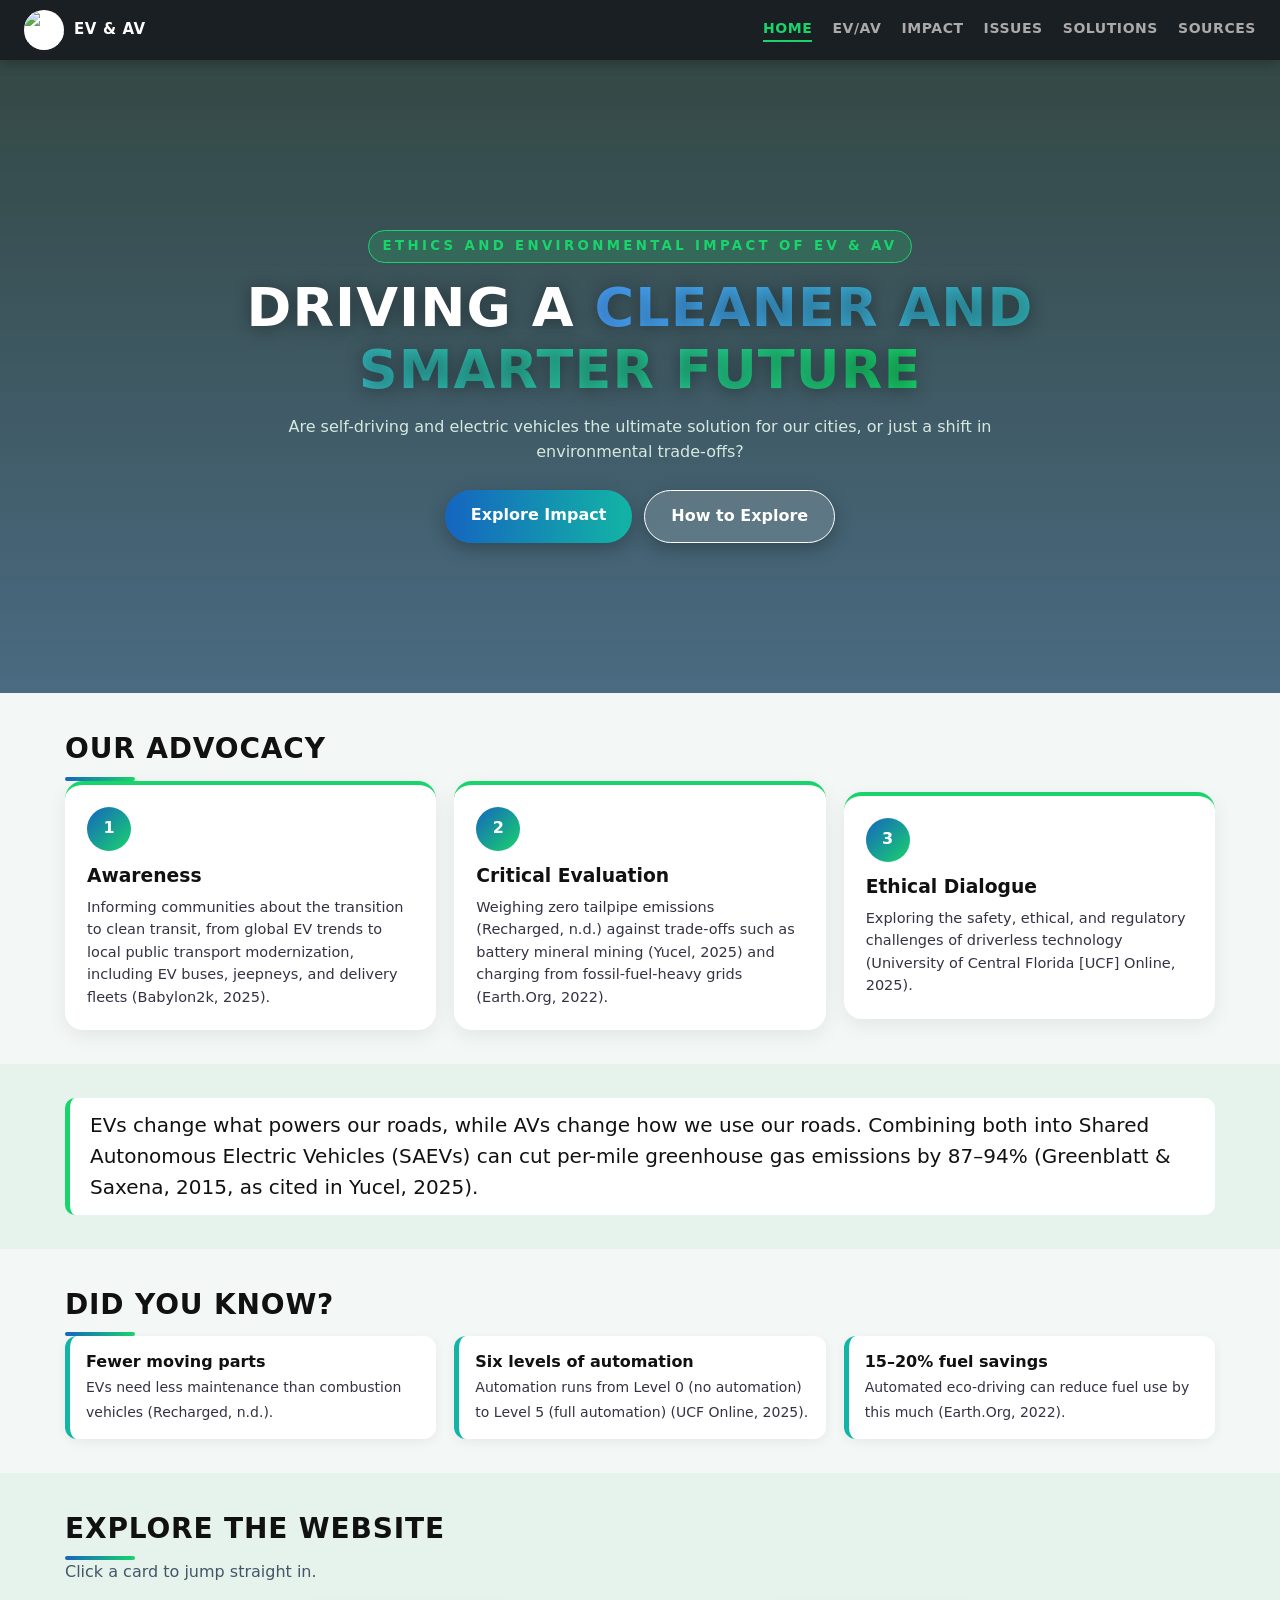
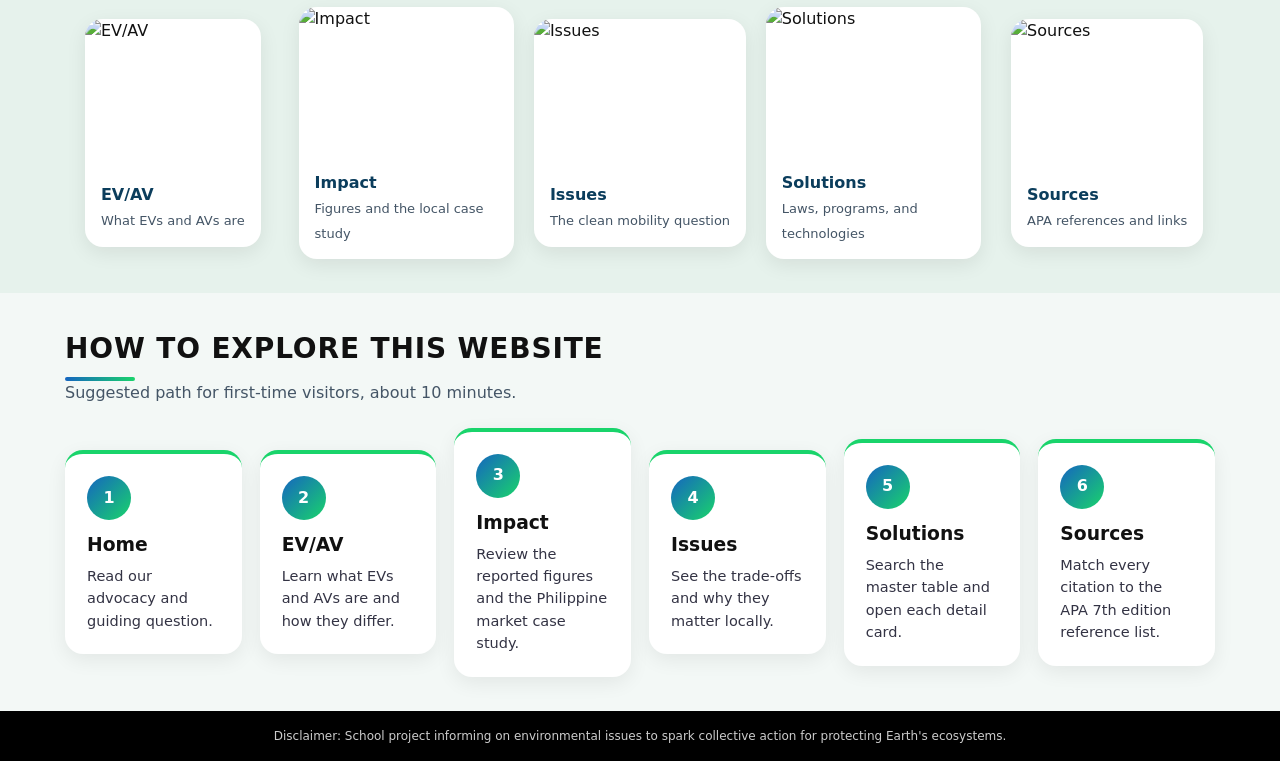
==== index.html @ 8c99955c "Add files via upload" ====
<!DOCTYPE html>
<html lang="en"><head><meta charset="utf-8"><meta name="viewport" content="width=device-width, initial-scale=1">
<title>Home | Ethics and Environmental Impact of EV &amp; AV</title><link rel="stylesheet" href="style.css"></head>
<body><nav aria-label="Main"><a class="brand" href="index.html"><img src="images/logo.png" alt="Ethics and Environmental Impact logo">EV &amp; AV</a><div class="links"><a class=on href="index.html">HOME</a><a href="evav.html">EV/AV</a><a href="impact.html">IMPACT</a><a href="issues.html">ISSUES</a><a href="solutions.html">SOLUTIONS</a><a href="sources.html">SOURCES</a></div></nav><header class="hero tall" style="--bg:url(images/hero.jpg)"><small>ETHICS AND ENVIRONMENTAL IMPACT OF EV &amp; AV</small><h1>Driving a <span>Cleaner and Smarter Future</span></h1><p>Are self-driving and electric vehicles the ultimate solution for our cities, or just a shift in environmental trade-offs?</p><div class="btns"><a class="cta" href="impact.html">Explore Impact</a><a class="cta alt" href="#guide">How to Explore</a></div></header><section class="sec "><div class="in"><h2 class="rv">Our Advocacy</h2><div class="grid" style="grid-template-columns:repeat(auto-fit,minmax(250px,1fr))"><div class="tile rv"><div class="ic">1</div><h3>Awareness</h3><p>Informing communities about the transition to clean transit, from global EV trends to local public transport modernization, including EV buses, jeepneys, and delivery fleets (Babylon2k, 2025).</p></div><div class="tile rv"><div class="ic">2</div><h3>Critical Evaluation</h3><p>Weighing zero tailpipe emissions (Recharged, n.d.) against trade-offs such as battery mineral mining (Yucel, 2025) and charging from fossil-fuel-heavy grids (Earth.Org, 2022).</p></div><div class="tile rv"><div class="ic">3</div><h3>Ethical Dialogue</h3><p>Exploring the safety, ethical, and regulatory challenges of driverless technology (University of Central Florida [UCF] Online, 2025).</p></div></div></div></section><section class="sec alt"><div class="in"><p class="quote rv">EVs change what powers our roads, while AVs change how we use our roads. Combining both into Shared Autonomous Electric Vehicles (SAEVs) can cut per-mile greenhouse gas emissions by 87–94% (Greenblatt &amp; Saxena, 2015, as cited in Yucel, 2025).</p></div></section><section class="sec "><div class="in"><h2 class="rv">Did You Know?</h2><div class="grid"><div class="chip rv"><b>Fewer moving parts</b><span>EVs need less maintenance than combustion vehicles (Recharged, n.d.).</span></div><div class="chip rv"><b>Six levels of automation</b><span>Automation runs from Level 0 (no automation) to Level 5 (full automation) (UCF Online, 2025).</span></div><div class="chip rv"><b>15–20% fuel savings</b><span>Automated eco-driving can reduce fuel use by this much (Earth.Org, 2022).</span></div></div></div></section><section class="sec alt"><div class="in"><h2 class="rv">Explore the Website</h2><p class="sub rv">Click a card to jump straight in.</p><div class="grid" style="grid-template-columns:repeat(auto-fit,minmax(190px,1fr))"><a class="pg rv" href="evav.html"><img src="images/zenix.jpg" alt="EV/AV"><div><b>EV/AV</b><span>What EVs and AVs are</span></div></a><a class="pg rv" href="impact.html"><img src="images/traffic.jpg" alt="Impact"><div><b>Impact</b><span>Figures and the local case study</span></div></a><a class="pg rv" href="issues.html"><img src="images/nozzle.jpg" alt="Issues"><div><b>Issues</b><span>The clean mobility question</span></div></a><a class="pg rv" href="solutions.html"><img src="images/highway.jpg" alt="Solutions"><div><b>Solutions</b><span>Laws, programs, and technologies</span></div></a><a class="pg rv" href="sources.html"><img src="images/earth.jpg" alt="Sources"><div><b>Sources</b><span>APA references and links</span></div></a></div></div></section><section class="sec" id="guide"><div class="in"><h2 class="rv">How to Explore This Website</h2><p class="sub rv">Suggested path for first-time visitors, about 10 minutes.</p><div class="grid" style="grid-template-columns:repeat(auto-fit,minmax(170px,1fr))"><div class="tile rv"><div class="ic">1</div><h3>Home</h3><p>Read our advocacy and guiding question.</p></div><div class="tile rv"><div class="ic">2</div><h3>EV/AV</h3><p>Learn what EVs and AVs are and how they differ.</p></div><div class="tile rv"><div class="ic">3</div><h3>Impact</h3><p>Review the reported figures and the Philippine market case study.</p></div><div class="tile rv"><div class="ic">4</div><h3>Issues</h3><p>See the trade-offs and why they matter locally.</p></div><div class="tile rv"><div class="ic">5</div><h3>Solutions</h3><p>Search the master table and open each detail card.</p></div><div class="tile rv"><div class="ic">6</div><h3>Sources</h3><p>Match every citation to the APA 7th edition reference list.</p></div></div></div></section><footer>Disclaimer: School project informing on environmental issues to spark collective action for protecting Earth's ecosystems.</footer><script src="script.js"></script></body></html>
---- style.css ----
:root{--ink:#111;--g:#19d46b;--b:#1565c0;--t:#12b5a5;--bg:#f4f8f6;--card:#fff;--line:#d9e3de}
*{box-sizing:border-box}
body{margin:0;font-family:Arial,Helvetica,sans-serif;color:var(--ink);background:var(--bg);line-height:1.55}
a{color:var(--b)}
nav{background:#161616;display:flex;justify-content:flex-end;flex-wrap:wrap;gap:6px 22px;padding:14px 24px;position:sticky;top:0;z-index:5}
nav a{color:#aaa;text-decoration:none;font-weight:700;letter-spacing:.04em;font-size:14px}
nav a:hover,nav a.on{color:#fff}
.hero{color:#fff;text-align:center;padding:90px 20px 80px;background:
radial-gradient(circle at 15% 20%,rgba(25,212,107,.35),transparent 45%),
radial-gradient(circle at 85% 80%,rgba(21,101,192,.5),transparent 50%),
repeating-linear-gradient(90deg,rgba(255,255,255,.04) 0 1px,transparent 1px 48px),
linear-gradient(135deg,#06281f,#0b3d5c)}
.hero small{letter-spacing:.25em;color:var(--g);font-weight:700}
.hero h1{font-size:clamp(30px,5vw,54px);margin:14px auto;max-width:900px;line-height:1.15;text-transform:uppercase;letter-spacing:.02em}
.hero h1 span{background:linear-gradient(90deg,#4aa3ff,var(--g));-webkit-background-clip:text;background-clip:text;color:transparent}
.hero p{max-width:720px;margin:0 auto;color:#d6e8e0}
main{max-width:1200px;margin:auto;padding:0 20px 40px}
h2{font-size:28px;margin:48px 0 6px;text-transform:uppercase;letter-spacing:.03em}
.sub{color:#456;margin:0 0 20px}
.stats{display:grid;grid-template-columns:repeat(auto-fit,minmax(230px,1fr));gap:16px;margin-top:-40px}
.stat{background:var(--card);border-radius:14px;padding:22px;border-top:5px solid var(--g);box-shadow:0 8px 24px rgba(0,0,0,.1)}
.stat b{display:block;font-size:38px;color:var(--t);line-height:1.1}
.stat span{font-weight:700;text-transform:uppercase;font-size:13px;letter-spacing:.06em}
.stat p{margin:8px 0 0;font-size:13px;color:#555}
.tools{display:flex;gap:10px;flex-wrap:wrap;margin-bottom:12px}
input{flex:1;min-width:220px;padding:11px 14px;border:1px solid var(--line);border-radius:10px;font-size:15px}
button{background:#161616;color:#fff;border:0;border-radius:10px;padding:11px 18px;font-weight:700;cursor:pointer}
button:hover{background:var(--b)}
.wrap{overflow-x:auto;background:var(--card);border-radius:14px;box-shadow:0 4px 16px rgba(0,0,0,.07)}
table{border-collapse:collapse;min-width:1100px;width:100%;font-size:13px}
th{background:#161616;color:#fff;text-align:left;padding:12px;position:sticky;top:0}
td{padding:12px;border-top:1px solid var(--line);vertical-align:top}
tbody tr{cursor:pointer}
tbody tr:hover{background:#eaf7f0}
td.n{font-weight:700;min-width:150px}
.tag{display:inline-block;font-size:11px;background:#e1f3ea;color:#0a6b3a;border-radius:99px;padding:2px 9px;margin-top:4px}
.pc{margin:4px 0 0;padding-left:16px}
.card{background:var(--card);border:1px solid var(--line);border-left:6px solid var(--g);border-radius:12px;margin:12px 0}
.card summary{padding:16px 18px;cursor:pointer;font-weight:700;font-size:18px;list-style:none;display:flex;gap:12px;align-items:center;flex-wrap:wrap}
.card summary::-webkit-details-marker{display:none}
.num{background:linear-gradient(135deg,var(--b),var(--g));color:#fff;border-radius:50%;width:34px;height:34px;display:grid;place-items:center;font-size:15px}
.badge{margin-left:auto;font-size:12px;background:#eef3ff;color:var(--b);padding:4px 10px;border-radius:99px}
.card[open]{box-shadow:0 0 0 2px var(--g)}
.body{padding:0 18px 16px;display:grid;grid-template-columns:repeat(auto-fit,minmax(260px,1fr));gap:12px}
.body div{background:var(--bg);border-radius:10px;padding:12px}
.body h4{margin:0 0 4px;font-size:12px;text-transform:uppercase;letter-spacing:.08em;color:var(--t)}
.body p{margin:0;font-size:14px}
.note{font-size:13px;color:#456}
.refs{background:#161616;color:#eee;margin-top:50px;padding:40px 20px}
.refs div{max-width:1200px;margin:auto}
.refs h2{margin-top:0;color:#fff}
.refs p{padding-left:36px;text-indent:-36px;font-size:14px;margin:10px 0;word-break:break-word}
.refs a{color:#7fd6ff}
footer{background:#000;color:#ccc;text-align:center;font-size:12px;padding:16px}

.box{background:#fff;border-left:6px solid var(--g);border-radius:12px;padding:20px;margin:14px 0;box-shadow:0 4px 16px rgba(0,0,0,.07)}
.box h3{margin:0 0 6px}.box ul{margin:8px 0 0;padding-left:20px}
.cta{display:inline-block;background:#161616;color:#fff;border-radius:10px;padding:12px 22px;text-decoration:none;font-weight:700}
.quote{font-size:20px;border-left:5px solid var(--g);padding:12px 20px;background:#fff;border-radius:10px;margin:30px 0}
.stats.flat{margin-top:20px}.center{text-align:center}
.refs ol{padding-left:22px;color:#ddd}.refs li{margin:8px 0}/*NEW*/
body{font-family:system-ui,-apple-system,"Segoe UI",Roboto,Arial,sans-serif;background:#f3f8f6}
nav{justify-content:space-between;align-items:center;background:rgba(12,18,22,.94);backdrop-filter:blur(8px);padding:10px 24px;box-shadow:0 2px 12px rgba(0,0,0,.3)}
.brand{display:flex;align-items:center;gap:10px;color:#fff!important;font-size:15px}
.brand img{height:40px;width:40px;border-radius:50%;background:#fff}
.links{display:flex;flex-wrap:wrap;gap:4px 20px}
nav a.on{color:#19d46b;border-bottom:2px solid #19d46b}
.hero{background:linear-gradient(180deg,rgba(4,28,24,.8),rgba(8,52,84,.72)),var(--bg,linear-gradient(135deg,#06281f,#0b3d5c)) center/cover;padding:110px 20px 100px}
.hero.tall{padding:170px 20px 150px}
.hero h1{text-shadow:0 2px 18px rgba(0,0,0,.4)}
.hero small{display:inline-block;background:rgba(25,212,107,.18);border:1px solid var(--g);padding:5px 14px;border-radius:99px}
.hero .btns{margin-top:26px;display:flex;gap:12px;justify-content:center;flex-wrap:wrap}
.cta{background:linear-gradient(90deg,#1565c0,#12b5a5);color:#fff;padding:13px 26px;border-radius:99px;text-decoration:none;font-weight:700;box-shadow:0 6px 18px rgba(0,0,0,.25);transition:.25s}
.cta:hover{transform:translateY(-3px)}.cta.alt{background:rgba(255,255,255,.14);border:1px solid #fff}
.sec{padding:34px 20px}.sec.dark{background:linear-gradient(135deg,#0b3d5c,#0a6b3a);color:#fff}.sec.alt{background:#e6f2ec}
.in{max-width:1150px;margin:auto}
h2{position:relative;padding-bottom:10px}h2::after{content:"";position:absolute;left:0;bottom:0;width:70px;height:4px;border-radius:4px;background:linear-gradient(90deg,#1565c0,#19d46b)}
.center h2::after,h2.center::after{left:50%;transform:translateX(-50%)}
.dark .sub{color:#cfe}.sub{margin-bottom:22px}
.grid{display:grid;grid-template-columns:repeat(auto-fit,minmax(250px,1fr));gap:18px}
.tile{background:#fff;border-radius:18px;padding:22px;box-shadow:0 6px 20px rgba(0,0,0,.07);transition:.3s;border-top:4px solid var(--g)}
.tile:hover{transform:translateY(-6px);box-shadow:0 14px 30px rgba(0,0,0,.14)}
.tile h3{margin:0 0 6px}.tile p{margin:0;font-size:14.5px;color:#334}
.tile .ic{width:44px;height:44px;border-radius:50%;background:linear-gradient(135deg,#1565c0,#19d46b);color:#fff;display:grid;place-items:center;font-weight:700;margin-bottom:10px}
a.pg{text-decoration:none;color:inherit;background:#fff;border-radius:18px;overflow:hidden;box-shadow:0 6px 20px rgba(0,0,0,.08);transition:.3s;display:block}
a.pg:hover{transform:translateY(-6px)}a.pg img{width:100%;height:150px;object-fit:cover;display:block}
a.pg div{padding:14px 16px}a.pg b{display:block;color:#0b3d5c}a.pg span{font-size:13px;color:#456}
.chip{background:#fff;border-left:5px solid var(--t);border-radius:12px;padding:14px 16px;box-shadow:0 3px 12px rgba(0,0,0,.06)}
.chip b{display:block}.chip span{font-size:14px;color:#334}
.lv{background:#fff;border-radius:14px;padding:16px;text-align:center;box-shadow:0 3px 12px rgba(0,0,0,.07)}
.lv i{font-style:normal;font-size:38px;font-weight:800;background:linear-gradient(90deg,#1565c0,#19d46b);-webkit-background-clip:text;background-clip:text;color:transparent;display:block}
.lv span{font-size:13px}
.sgrid{display:grid;grid-template-columns:repeat(auto-fit,minmax(210px,1fr));gap:18px}
.sgrid .stat{background:rgba(255,255,255,.1);border:1px solid rgba(255,255,255,.25);border-top:5px solid var(--g);box-shadow:none;color:#fff}
.sgrid .stat b{color:#7dffb4}.sgrid .stat p{color:#dfe}
.cs{display:flex;gap:16px;align-items:center;background:#fff;border-radius:18px;padding:18px;box-shadow:0 6px 20px rgba(0,0,0,.07)}
.cs img{width:110px;height:110px;border-radius:50%;object-fit:cover;flex:none}.cs b{font-size:30px;color:var(--t);display:block;line-height:1}.cs p{margin:6px 0 0;font-size:14px}
.banner{border-radius:20px;overflow:hidden;position:relative;color:#fff;padding:60px 30px;background:linear-gradient(90deg,rgba(5,25,30,.85),rgba(5,25,30,.35)),url(images/highway.jpg) center/cover}
.banner h3{font-size:30px;margin:0 0 8px}.banner p{max-width:560px;margin:0}
.thumb{display:flex;gap:16px;align-items:center}.thumb img{width:120px;height:60px;object-fit:cover;border-radius:8px;flex:none}
.two{display:grid;grid-template-columns:repeat(auto-fit,minmax(300px,1fr));gap:18px}
.js .rv{opacity:0;transform:translateY(24px);transition:opacity .6s,transform .6s}.js .rv.in{opacity:1;transform:none}
footer a{color:#7fd6ff}
@media(max-width:700px){.hero{padding:70px 16px}.hero.tall{padding:100px 16px}.cs{flex-direction:column;text-align:center}.thumb{flex-direction:column;align-items:flex-start}}
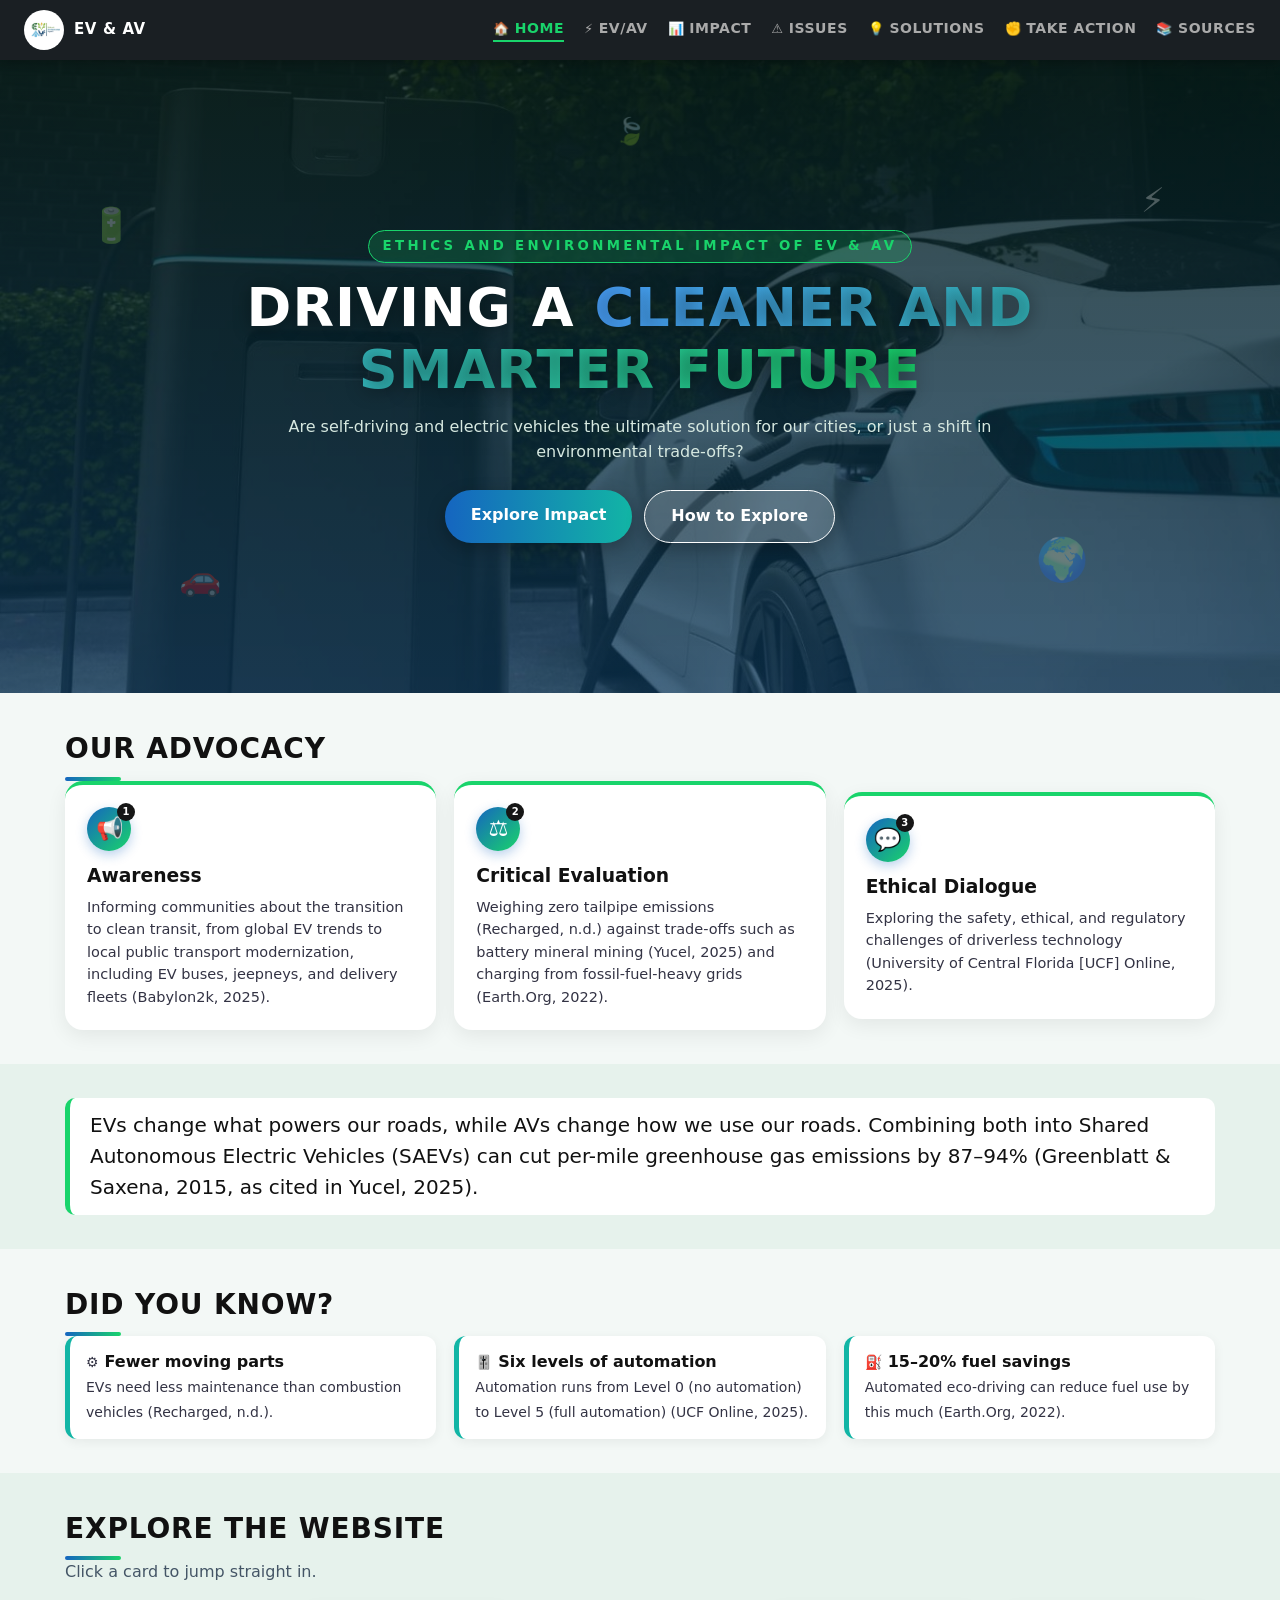
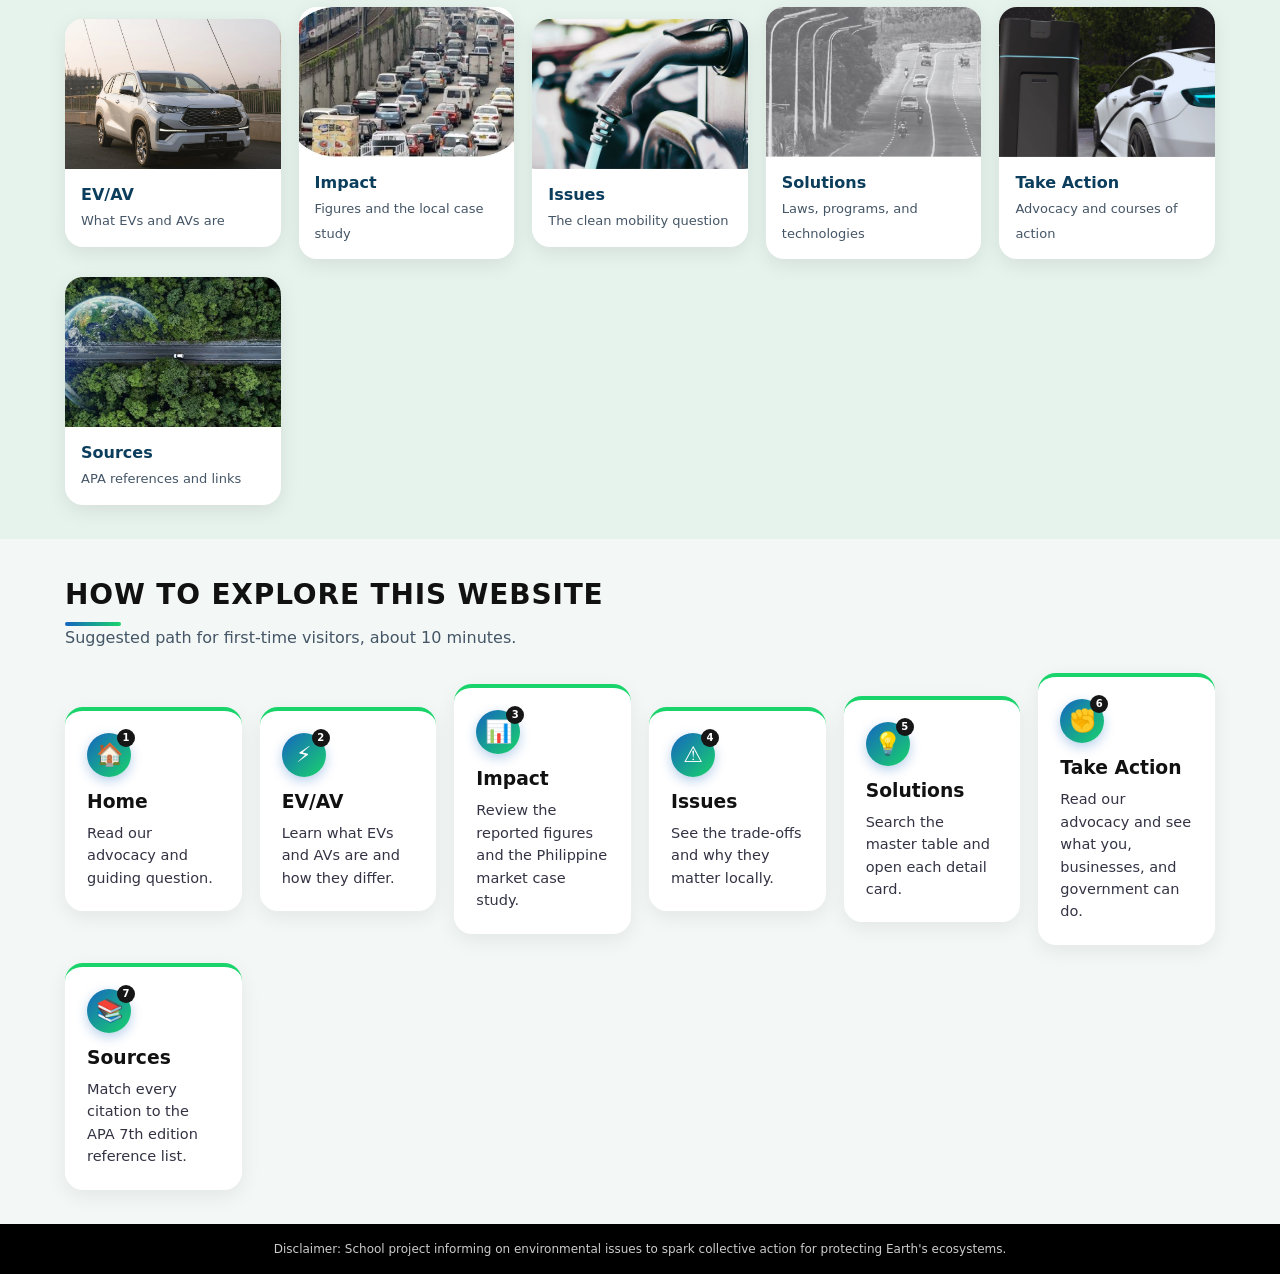
==== commit 9a35d3db: "Add files via upload" ====
--- a/index.html
+++ b/index.html
@@ -1,4 +1,4 @@
 <!DOCTYPE html>
 <html lang="en"><head><meta charset="utf-8"><meta name="viewport" content="width=device-width, initial-scale=1">
 <title>Home | Ethics and Environmental Impact of EV &amp; AV</title><link rel="stylesheet" href="style.css"></head>
-<body><nav aria-label="Main"><a class="brand" href="index.html"><img src="images/logo.png" alt="Ethics and Environmental Impact logo">EV &amp; AV</a><div class="links"><a class=on href="index.html">HOME</a><a href="evav.html">EV/AV</a><a href="impact.html">IMPACT</a><a href="issues.html">ISSUES</a><a href="solutions.html">SOLUTIONS</a><a href="sources.html">SOURCES</a></div></nav><header class="hero tall" style="--bg:url(images/hero.jpg)"><small>ETHICS AND ENVIRONMENTAL IMPACT OF EV &amp; AV</small><h1>Driving a <span>Cleaner and Smarter Future</span></h1><p>Are self-driving and electric vehicles the ultimate solution for our cities, or just a shift in environmental trade-offs?</p><div class="btns"><a class="cta" href="impact.html">Explore Impact</a><a class="cta alt" href="#guide">How to Explore</a></div></header><section class="sec "><div class="in"><h2 class="rv">Our Advocacy</h2><div class="grid" style="grid-template-columns:repeat(auto-fit,minmax(250px,1fr))"><div class="tile rv"><div class="ic">1</div><h3>Awareness</h3><p>Informing communities about the transition to clean transit, from global EV trends to local public transport modernization, including EV buses, jeepneys, and delivery fleets (Babylon2k, 2025).</p></div><div class="tile rv"><div class="ic">2</div><h3>Critical Evaluation</h3><p>Weighing zero tailpipe emissions (Recharged, n.d.) against trade-offs such as battery mineral mining (Yucel, 2025) and charging from fossil-fuel-heavy grids (Earth.Org, 2022).</p></div><div class="tile rv"><div class="ic">3</div><h3>Ethical Dialogue</h3><p>Exploring the safety, ethical, and regulatory challenges of driverless technology (University of Central Florida [UCF] Online, 2025).</p></div></div></div></section><section class="sec alt"><div class="in"><p class="quote rv">EVs change what powers our roads, while AVs change how we use our roads. Combining both into Shared Autonomous Electric Vehicles (SAEVs) can cut per-mile greenhouse gas emissions by 87–94% (Greenblatt &amp; Saxena, 2015, as cited in Yucel, 2025).</p></div></section><section class="sec "><div class="in"><h2 class="rv">Did You Know?</h2><div class="grid"><div class="chip rv"><b>Fewer moving parts</b><span>EVs need less maintenance than combustion vehicles (Recharged, n.d.).</span></div><div class="chip rv"><b>Six levels of automation</b><span>Automation runs from Level 0 (no automation) to Level 5 (full automation) (UCF Online, 2025).</span></div><div class="chip rv"><b>15–20% fuel savings</b><span>Automated eco-driving can reduce fuel use by this much (Earth.Org, 2022).</span></div></div></div></section><section class="sec alt"><div class="in"><h2 class="rv">Explore the Website</h2><p class="sub rv">Click a card to jump straight in.</p><div class="grid" style="grid-template-columns:repeat(auto-fit,minmax(190px,1fr))"><a class="pg rv" href="evav.html"><img src="images/zenix.jpg" alt="EV/AV"><div><b>EV/AV</b><span>What EVs and AVs are</span></div></a><a class="pg rv" href="impact.html"><img src="images/traffic.jpg" alt="Impact"><div><b>Impact</b><span>Figures and the local case study</span></div></a><a class="pg rv" href="issues.html"><img src="images/nozzle.jpg" alt="Issues"><div><b>Issues</b><span>The clean mobility question</span></div></a><a class="pg rv" href="solutions.html"><img src="images/highway.jpg" alt="Solutions"><div><b>Solutions</b><span>Laws, programs, and technologies</span></div></a><a class="pg rv" href="sources.html"><img src="images/earth.jpg" alt="Sources"><div><b>Sources</b><span>APA references and links</span></div></a></div></div></section><section class="sec" id="guide"><div class="in"><h2 class="rv">How to Explore This Website</h2><p class="sub rv">Suggested path for first-time visitors, about 10 minutes.</p><div class="grid" style="grid-template-columns:repeat(auto-fit,minmax(170px,1fr))"><div class="tile rv"><div class="ic">1</div><h3>Home</h3><p>Read our advocacy and guiding question.</p></div><div class="tile rv"><div class="ic">2</div><h3>EV/AV</h3><p>Learn what EVs and AVs are and how they differ.</p></div><div class="tile rv"><div class="ic">3</div><h3>Impact</h3><p>Review the reported figures and the Philippine market case study.</p></div><div class="tile rv"><div class="ic">4</div><h3>Issues</h3><p>See the trade-offs and why they matter locally.</p></div><div class="tile rv"><div class="ic">5</div><h3>Solutions</h3><p>Search the master table and open each detail card.</p></div><div class="tile rv"><div class="ic">6</div><h3>Sources</h3><p>Match every citation to the APA 7th edition reference list.</p></div></div></div></section><footer>Disclaimer: School project informing on environmental issues to spark collective action for protecting Earth's ecosystems.</footer><script src="script.js"></script></body></html>+<body><nav aria-label="Main"><a class="brand" href="index.html"><img src="images/logo.png" alt="Ethics and Environmental Impact logo">EV &amp; AV</a><div class="links"><a class=on href="index.html">HOME</a><a href="evav.html">EV/AV</a><a href="impact.html">IMPACT</a><a href="issues.html">ISSUES</a><a href="solutions.html">SOLUTIONS</a><a href="takeaction.html">TAKE ACTION</a><a href="sources.html">SOURCES</a></div></nav><header class="hero tall" style="--bg:url(images/hero.jpg)"><small>ETHICS AND ENVIRONMENTAL IMPACT OF EV &amp; AV</small><h1>Driving a <span>Cleaner and Smarter Future</span></h1><p>Are self-driving and electric vehicles the ultimate solution for our cities, or just a shift in environmental trade-offs?</p><div class="btns"><a class="cta" href="impact.html">Explore Impact</a><a class="cta alt" href="#guide">How to Explore</a></div></header><section class="sec "><div class="in"><h2 class="rv">Our Advocacy</h2><div class="grid" style="grid-template-columns:repeat(auto-fit,minmax(250px,1fr))"><div class="tile rv"><div class="ic">1</div><h3>Awareness</h3><p>Informing communities about the transition to clean transit, from global EV trends to local public transport modernization, including EV buses, jeepneys, and delivery fleets (Babylon2k, 2025).</p></div><div class="tile rv"><div class="ic">2</div><h3>Critical Evaluation</h3><p>Weighing zero tailpipe emissions (Recharged, n.d.) against trade-offs such as battery mineral mining (Yucel, 2025) and charging from fossil-fuel-heavy grids (Earth.Org, 2022).</p></div><div class="tile rv"><div class="ic">3</div><h3>Ethical Dialogue</h3><p>Exploring the safety, ethical, and regulatory challenges of driverless technology (University of Central Florida [UCF] Online, 2025).</p></div></div></div></section><section class="sec alt"><div class="in"><p class="quote rv">EVs change what powers our roads, while AVs change how we use our roads. Combining both into Shared Autonomous Electric Vehicles (SAEVs) can cut per-mile greenhouse gas emissions by 87–94% (Greenblatt &amp; Saxena, 2015, as cited in Yucel, 2025).</p></div></section><section class="sec "><div class="in"><h2 class="rv">Did You Know?</h2><div class="grid"><div class="chip rv"><b>Fewer moving parts</b><span>EVs need less maintenance than combustion vehicles (Recharged, n.d.).</span></div><div class="chip rv"><b>Six levels of automation</b><span>Automation runs from Level 0 (no automation) to Level 5 (full automation) (UCF Online, 2025).</span></div><div class="chip rv"><b>15–20% fuel savings</b><span>Automated eco-driving can reduce fuel use by this much (Earth.Org, 2022).</span></div></div></div></section><section class="sec alt"><div class="in"><h2 class="rv">Explore the Website</h2><p class="sub rv">Click a card to jump straight in.</p><div class="grid" style="grid-template-columns:repeat(auto-fit,minmax(190px,1fr))"><a class="pg rv" href="evav.html"><img src="images/zenix.jpg" alt="EV/AV"><div><b>EV/AV</b><span>What EVs and AVs are</span></div></a><a class="pg rv" href="impact.html"><img src="images/traffic.jpg" alt="Impact"><div><b>Impact</b><span>Figures and the local case study</span></div></a><a class="pg rv" href="issues.html"><img src="images/nozzle.jpg" alt="Issues"><div><b>Issues</b><span>The clean mobility question</span></div></a><a class="pg rv" href="solutions.html"><img src="images/highway.jpg" alt="Solutions"><div><b>Solutions</b><span>Laws, programs, and technologies</span></div></a><a class="pg rv" href="takeaction.html"><img src="images/hero.jpg" alt="Take Action"><div><b>Take Action</b><span>Advocacy and courses of action</span></div></a><a class="pg rv" href="sources.html"><img src="images/earth.jpg" alt="Sources"><div><b>Sources</b><span>APA references and links</span></div></a></div></div></section><section class="sec" id="guide"><div class="in"><h2 class="rv">How to Explore This Website</h2><p class="sub rv">Suggested path for first-time visitors, about 10 minutes.</p><div class="grid" style="grid-template-columns:repeat(auto-fit,minmax(170px,1fr))"><div class="tile rv"><div class="ic">1</div><h3>Home</h3><p>Read our advocacy and guiding question.</p></div><div class="tile rv"><div class="ic">2</div><h3>EV/AV</h3><p>Learn what EVs and AVs are and how they differ.</p></div><div class="tile rv"><div class="ic">3</div><h3>Impact</h3><p>Review the reported figures and the Philippine market case study.</p></div><div class="tile rv"><div class="ic">4</div><h3>Issues</h3><p>See the trade-offs and why they matter locally.</p></div><div class="tile rv"><div class="ic">5</div><h3>Solutions</h3><p>Search the master table and open each detail card.</p></div><div class="tile rv"><div class="ic">6</div><h3>Take Action</h3><p>Read our advocacy and see what you, businesses, and government can do.</p></div><div class="tile rv"><div class="ic">7</div><h3>Sources</h3><p>Match every citation to the APA 7th edition reference list.</p></div></div></div></section><footer>Disclaimer: School project informing on environmental issues to spark collective action for protecting Earth's ecosystems.</footer><script src="script.js"></script></body></html>
--- a/style.css
+++ b/style.css
@@ -102,3 +102,55 @@
 .js .rv{opacity:0;transform:translateY(24px);transition:opacity .6s,transform .6s}.js .rv.in{opacity:1;transform:none}
 footer a{color:#7fd6ff}
 @media(max-width:700px){.hero{padding:70px 16px}.hero.tall{padding:100px 16px}.cs{flex-direction:column;text-align:center}.thumb{flex-direction:column;align-items:flex-start}}
+
+/* ===== Visual extras ===== */
+.ni{margin-right:5px;font-size:13px}
+nav a{transition:color .2s,transform .2s}nav .links a:hover{transform:translateY(-2px)}
+#pbar{position:fixed;top:0;left:0;height:4px;width:0;background:linear-gradient(90deg,#1565c0,#19d46b);z-index:20;transition:width .1s}
+#toTop{position:fixed;right:18px;bottom:18px;width:44px;height:44px;padding:0;border-radius:50%;font-size:20px;background:linear-gradient(135deg,#1565c0,#19d46b);box-shadow:0 6px 18px rgba(0,0,0,.3);opacity:0;pointer-events:none;transform:translateY(12px);transition:.3s;z-index:20}
+#toTop.show{opacity:1;pointer-events:auto;transform:none}
+#toTop:hover{background:linear-gradient(135deg,#19d46b,#1565c0);transform:translateY(-3px)}
+h2.rv::after,section h2::after{content:"";display:block;width:56px;height:4px;margin-top:8px;border-radius:4px;background:linear-gradient(90deg,#1565c0,#19d46b)}
+.center h2::after,h2.center::after{margin-left:auto;margin-right:auto}
+.tile .ic.emo{position:relative;font-size:22px;box-shadow:0 4px 12px rgba(21,101,192,.3);transition:transform .3s}
+.tile .ic.emo::after{content:attr(data-n);position:absolute;top:-4px;right:-4px;width:18px;height:18px;border-radius:50%;background:#161616;color:#fff;font-size:10px;line-height:18px;text-align:center}
+.tile:hover .ic.emo{transform:rotate(-8deg) scale(1.12)}
+.ce{display:inline-block;margin-right:6px;transition:transform .25s}
+.chip{transition:transform .25s,box-shadow .25s}
+.chip:hover{transform:translateY(-4px);box-shadow:0 10px 22px rgba(0,0,0,.12)}
+.chip:hover .ce{transform:scale(1.3) rotate(8deg)}
+.stat,.cs,.lv{transition:transform .25s,box-shadow .25s}
+.stat:hover,.cs:hover,.lv:hover{transform:translateY(-4px)}
+.pg{transition:transform .3s,box-shadow .3s}.pg:hover{box-shadow:0 14px 30px rgba(0,0,0,.16)}
+.pg img{transition:transform .5s}.pg:hover img{transform:scale(1.07)}.pg{overflow:hidden}
+.cta{transition:transform .2s,box-shadow .2s}.cta:hover{transform:translateY(-3px);box-shadow:0 8px 20px rgba(25,212,107,.4)}
+.hero{position:relative;overflow:hidden}
+.hero>*:not(.float){position:relative;z-index:1}
+.float{position:absolute;inset:0;z-index:0;pointer-events:none}
+.float i{position:absolute;font-style:normal;font-size:34px;opacity:.28;animation:bob 6s ease-in-out infinite}
+.float i:nth-child(1){left:7%;top:22%}.float i:nth-child(2){right:9%;top:18%;animation-delay:-1.5s}
+.float i:nth-child(3){left:14%;bottom:14%;animation-delay:-3s}.float i:nth-child(4){right:15%;bottom:16%;animation-delay:-4.5s;font-size:42px}
+.float i:nth-child(5){left:48%;top:8%;animation-delay:-2s;font-size:26px}
+@keyframes bob{0%,100%{transform:translateY(0) rotate(0)}50%{transform:translateY(-16px) rotate(6deg)}}
+@media(max-width:700px){.float i{font-size:24px;opacity:.2}.ni{display:none}}
+@media(prefers-reduced-motion:reduce){.float i{animation:none}*{transition:none!important}}
+
+/* Fix: keep stat cards above the hero banner (cards were being covered) */
+.stats{position:relative;z-index:3}
+main{position:relative;z-index:2}
+
+/* ===== Take Action page ===== */
+.ic.ico{font-size:22px;box-shadow:0 4px 12px rgba(21,101,192,.3);transition:transform .3s}
+.tile:hover .ic.ico{transform:rotate(-8deg) scale(1.12)}
+.tile ul{margin:10px 0 0;padding-left:20px;font-size:14.5px;color:#334;line-height:1.55}
+.tile li{margin-bottom:9px}
+.tile.act p{line-height:1.6}
+.tile.act ul{margin-top:0}
+.tile.act p:empty{display:none}
+.grp{font-size:21px;margin:34px 0 14px;color:#0b3d5c;display:flex;align-items:center;gap:8px}
+.grp:first-of-type{margin-top:8px}
+.tile p+p{margin-top:10px}
+.banner .cta{display:inline-block}
+html{scroll-behavior:smooth}
+@media(prefers-reduced-motion:reduce){html{scroll-behavior:auto}}
+@media(max-width:900px){nav .links{gap:4px 14px;font-size:12px}}
